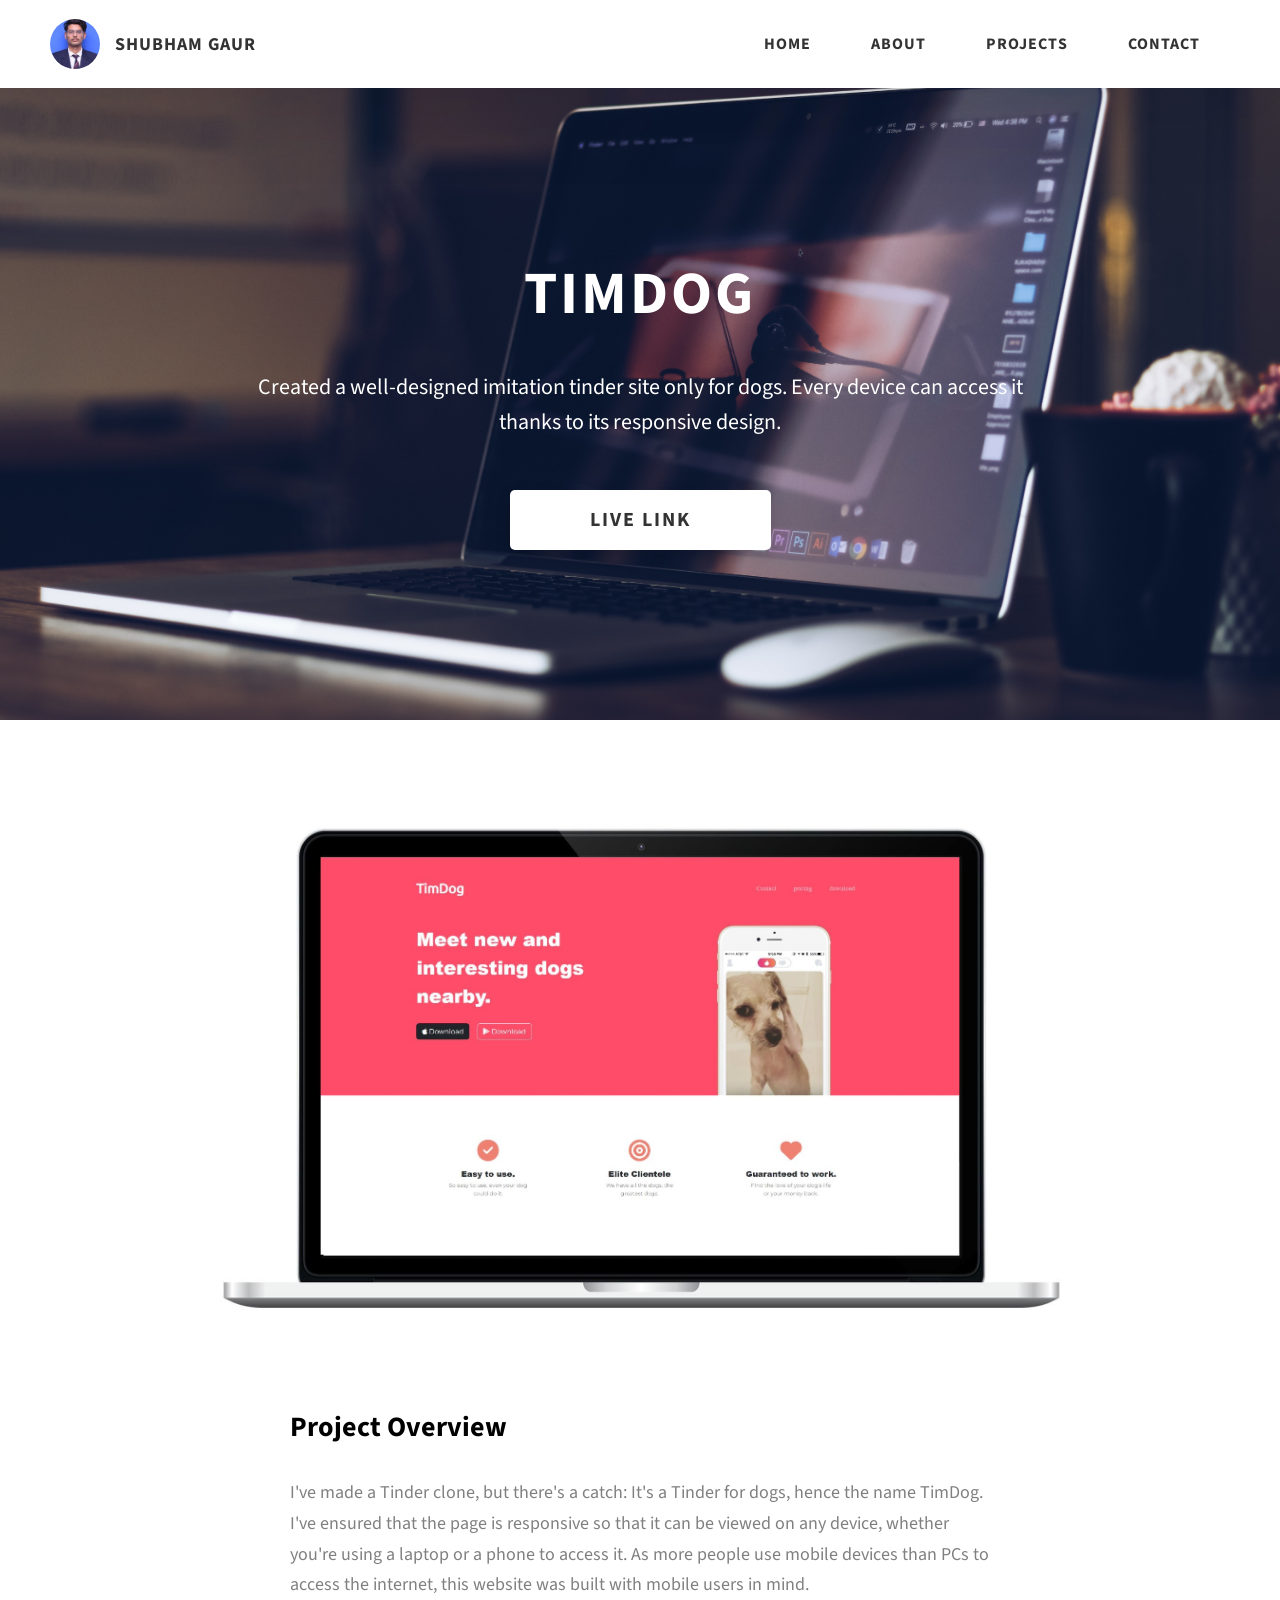
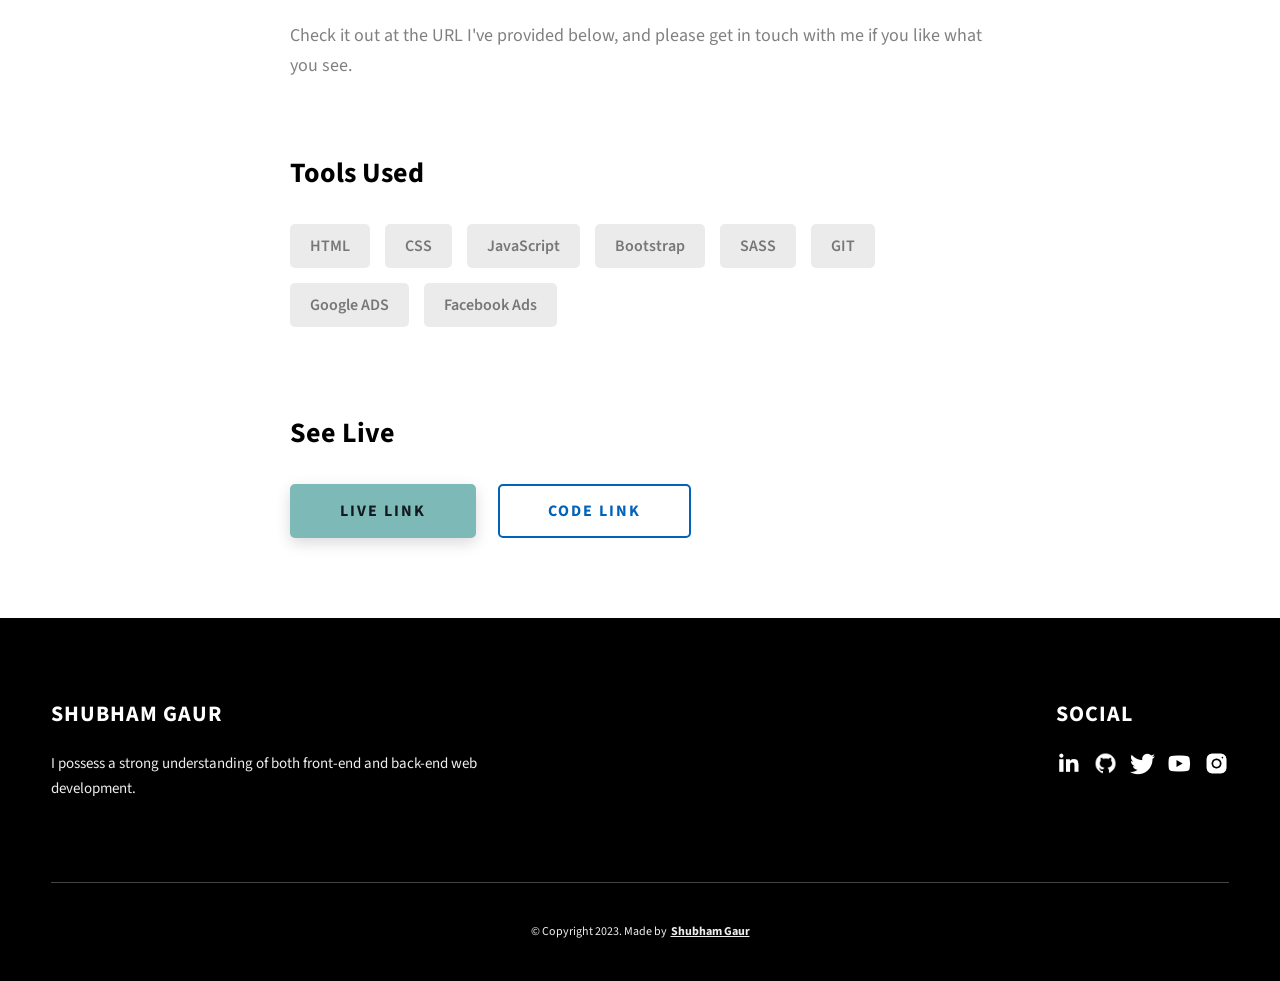
==== project-1.html @ 887a87d9 "Added Initial File" ====
<!DOCTYPE html>
<html lang="en">
  <head>
    <meta charset="UTF-8" />
    <meta name="viewport" content="width=device-width, initial-scale=1.0" />
    <meta http-equiv="X-UA-Compatible" content="ie=edge" />
    <title>TimDog</title>
    <meta name="description" content="Case study page of Project" />

    <link rel="stylesheet" href="css/style.css" />

    <link rel="preconnect" href="https://fonts.googleapis.com" />
    <link rel="preconnect" href="https://fonts.gstatic.com" crossorigin />
    <link
      href="https://fonts.googleapis.com/css2?family=Source+Sans+Pro:wght@400;600;700;900&display=swap"
      rel="stylesheet"
    />
    <link rel="icon" href="assets/png/favicon.ico">
  </head>
  <body>
    <header class="header">
      <div class="header__content">
        <div class="header__logo-container">
          <div class="header__logo-img-cont">
            <img
              src="./assets/png/mines.jpg"
              alt="Ram Maheshwari Logo Image"
              class="header__logo-img"
            />
          </div>
          <span class="header__logo-sub">Shubham Gaur</span>
        </div>
        <div class="header__main">
          <ul class="header__links">
            <li class="header__link-wrapper">
              <a href="./index.html" class="header__link"> Home </a>
            </li>
            <li class="header__link-wrapper">
              <a href="./index.html#about" class="header__link">About </a>
            </li>
            <li class="header__link-wrapper">
              <a href="./index.html#projects" class="header__link">
                Projects
              </a>
            </li>
            <li class="header__link-wrapper">
              <a href="./index.html#contact" class="header__link"> Contact </a>
            </li>
          </ul>
          <div class="header__main-ham-menu-cont">
            <img
              src="./assets/svg/ham-menu.svg"
              alt="hamburger menu"
              class="header__main-ham-menu"
            />
            <img
              src="./assets/svg/ham-menu-close.svg"
              alt="hamburger menu close"
              class="header__main-ham-menu-close d-none"
            />
          </div>
        </div>
      </div>
      <div class="header__sm-menu">
        <div class="header__sm-menu-content">
          <ul class="header__sm-menu-links">
            <li class="header__sm-menu-link">
              <a href="./index.html"> Home </a>
            </li>

            <li class="header__sm-menu-link">
              <a href="./index.html#about"> About </a>
            </li>

            <li class="header__sm-menu-link">
              <a href="./index.html#projects"> Projects </a>
            </li>

            <li class="header__sm-menu-link">
              <a href="./index.html#contact"> Contact </a>
            </li>
          </ul>
        </div>
      </div>
    </header>
    <section class="project-cs-hero">
      <div class="project-cs-hero__content">
        <h1 class="heading-primary">TimDog</h1>
        <div class="project-cs-hero__info">
          <p class="text-primary">
            Created a well-designed imitation tinder site only for dogs. Every device can access it thanks to its responsive design.
          </p>
        </div>
        <div class="project-cs-hero__cta">
          <a href="https://shubhamgaur-277.github.io/TinDog-website/" class="btn btn--bg" target="_blank">Live Link</a>
        </div>
      </div>
    </section>
    <section class="project-details">
      <div class="main-container">
        <div class="project-details__content">
          <div class="project-details__showcase-img-cont">
            <img
              src="./assets/jpeg/prj-1.jpg"
              alt="Project Image"
              class="project-details__showcase-img"
            />
          </div>
          <div class="project-details__content-main">
            <div class="project-details__desc">
              <h3 class="project-details__content-title">Project Overview</h3>
              <p class="project-details__desc-para">
                I've made a Tinder clone, but there's a catch: It's a Tinder for dogs, hence the name TimDog. I've ensured that the page is responsive so that it can be viewed on any device, whether you're using a laptop or a phone to access it. As more people use mobile devices than PCs to access the internet, this website was built with mobile users in mind.
              </p>
              <p class="project-details__desc-para">
                Check it out at the URL I've provided below, and please get in touch with me if you like what you see.
              </p>
            </div>
            <div class="project-details__tools-used">
              <h3 class="project-details__content-title">Tools Used</h3>
              <div class="skills">
                <div class="skills__skill">HTML</div>
                <div class="skills__skill">CSS</div>
                <div class="skills__skill">JavaScript</div>
                <div class="skills__skill">Bootstrap</div>
                <div class="skills__skill">SASS</div>
                <div class="skills__skill">GIT</div>
                <div class="skills__skill">Google ADS</div>
                <div class="skills__skill">Facebook Ads</div>
              </div>
            </div>
            <div class="project-details__links">
              <h3 class="project-details__content-title">See Live</h3>
              <a
                href="https://shubhamgaur-277.github.io/TinDog-website/"
                class="btn btn--med btn--theme project-details__links-btn"
                target="_blank"
                >Live Link</a
              >
              <a
                href="https://github.com/ShubhamGaur-277/TinDog-website"
                class="btn btn--med btn--theme-inv project-details__links-btn"
                target="_blank"
                >Code Link</a
              >
            </div>
          </div>
        </div>
      </div>
    </section>
    <footer class="main-footer">
      <div class="main-container">
        <div class="main-footer__upper">
          <div class="main-footer__row main-footer__row-1">
            <h2 class="heading heading-sm main-footer__heading-sm">
              <span>Social</span>
            </h2>
            <div class="main-footer__social-cont">
              <a target="_blank" rel="noreferrer" href="https://www.linkedin.com/in/about-shubhamgaur/">
                <img
                  class="main-footer__icon"
                  src="./assets/png/linkedin-ico.png"
                  alt="icon"
                />
              </a>
              <a target="_blank" rel="noreferrer" href="https://github.com/ShubhamGaur-277">
                <img
                  class="main-footer__icon"
                  src="./assets/png/github-ico.png"
                  alt="icon"
                />
              </a>
              <a target="_blank" rel="noreferrer" href="#">
                <img
                  class="main-footer__icon"
                  src="./assets/png/twitter-ico.png"
                  alt="icon"
                />
              </a>
              <a target="_blank" rel="noreferrer" href="#">
                <img
                  class="main-footer__icon"
                  src="./assets/png/yt-ico.png"
                  alt="icon"
                />
              </a>
              <a target="_blank" rel="noreferrer" href="#">
                <img
                  class="main-footer__icon main-footer__icon--mr-none"
                  src="./assets/png/insta-ico.png"
                  alt="icon"
                />
              </a>
            </div>
          </div>
          <div class="main-footer__row main-footer__row-2">
            <h4 class="heading heading-sm text-lt">Shubham gaur</h4>
            <p class="main-footer__short-desc">
              I possess a strong understanding of both front-end and back-end web development.
            </p>
          </div>
        </div>

        <div class="main-footer__lower">
          &copy; Copyright 2023. Made by
          <a rel="noreferrer" target="_blank" href=""
            >Shubham Gaur</a
          >
        </div>
      </div>
    </footer>
    <script src="./index.js"></script>
  </body>
</html>
---- css/style.css ----
/*
0 - 600px:      Phone
600 - 900px:    Tablet portrait
900 - 1200px:   Tablet landscape
[1200 - 1800] is where our normal styles apply
1800px + :      Big desktop
$breakpoint arguement choices:
- phone
- tab-port
- tab-land
- big-desktop

Inside media queries 1em is always 16px i.e 1em = 16px at every screen size only inside media queries
*/
*,
*::after,
*::before {
  margin: 0;
  padding: 0;
  box-sizing: inherit;
  font-family: inherit; }

html {
  font-size: 62.5%;
  scroll-behavior: smooth; }
  @media only screen and (max-width: 75em) {
    html {
      font-size: 59%; } }
  @media only screen and (max-width: 56.25em) {
    html {
      font-size: 56%; } }
  @media only screen and (min-width: 112.5em) {
    html {
      font-size: 65%; } }

body {
  box-sizing: border-box;
  position: relative;
  line-height: 1.5;
  font-family: sans-serif;
  overflow-x: hidden;
  overflow-y: scroll;
  font-family: 'Source Sans Pro', sans-serif; }

a {
  text-decoration: none;
  color: inherit; }

li {
  list-style: none; }

input:focus,
button:focus,
a:focus,
textarea:focus {
  outline: none; }

button {
  border: none;
  cursor: pointer; }

textarea {
  resize: none; }

.heading-primary {
  font-size: 6rem;
  text-transform: uppercase;
  letter-spacing: 3px;
  text-align: center; }
  @media only screen and (max-width: 37.5em) {
    .heading-primary {
      font-size: 4.5rem; } }

.heading-sec__mb-bg {
  margin-bottom: 11rem; }
  @media only screen and (max-width: 56.25em) {
    .heading-sec__mb-bg {
      margin-bottom: 8rem; } }

.heading-sec__mb-med {
  margin-bottom: 9rem; }
  @media only screen and (max-width: 56.25em) {
    .heading-sec__mb-med {
      margin-bottom: 8rem; } }

.heading-sec__main {
  display: block;
  font-size: 4rem;
  text-transform: uppercase;
  letter-spacing: 1px;
  letter-spacing: 3px;
  text-align: center;
  margin-bottom: 3.5rem;
  position: relative; }
  .heading-sec__main--lt {
    color: #000; }
    .heading-sec__main--lt::after {
      content: '';
      background: #fff !important; }
  .heading-sec__main::after {
    content: '';
    position: absolute;
    top: calc(100% + 1.5rem);
    height: 5px;
    width: 3rem;
    background: #0062b9;
    left: 50%;
    transform: translateX(-50%);
    border-radius: 5px; }
    @media only screen and (max-width: 37.5em) {
      .heading-sec__main::after {
        top: calc(100% + 1.2rem); } }

.heading-sec__sub {
  display: block;
  text-align: center;
  color: #777;
  font-size: 2rem;
  font-weight: 500;
  max-width: 80rem;
  margin: auto;
  line-height: 1.6; }
  @media only screen and (max-width: 37.5em) {
    .heading-sec__sub {
      font-size: 1.8rem; } }
  .heading-sec__sub--lt {
    font-size: 1.7rem; 
    color: #000; }

.heading-sm {
  font-size: 2.2rem;
  text-transform: uppercase;
  letter-spacing: 1px; }

.main-container {
  max-width: 120rem;
  margin: auto;
  width: 92%; }

.btn {
  background: #fff;
  color: #333;
  text-transform: uppercase;
  letter-spacing: 2px;
  display: inline-block;
  font-weight: 700;
  border-radius: 5px;
  box-shadow: 0 5px 15px 0 rgba(0, 0, 0, 0.15);
  transition: transform .3s; }
  .btn:hover {
    transform: translateY(-3px); }
  .btn--bg {
    padding: 1.5rem 8rem;
    font-size: 2rem; }
  .btn--med {
    padding: 1.5rem 5rem;
    font-size: 1.6rem; }
  .btn--theme {
    background: #7DB9B6;
    color: #121921; }
  .btn--theme-inv {
    color: #0062b9;
    background: #fff;
    border: 2px solid #0062b9;
    box-shadow: none;
    padding: calc(1.5rem - 2px) calc(5rem - 2px); }

.sec-pad {
  padding: 12rem 0; }
  @media only screen and (max-width: 56.25em) {
    .sec-pad {
      padding: 8rem 0; } }

.text-primary {
  color: #fff;
  font-size: 2.2rem;
  text-align: center;
  width: 100%;
  line-height: 1.6; }
  @media only screen and (max-width: 37.5em) {
    .text-primary {
      font-size: 2rem; } }

.d-none {
  display: none; }

.home-hero {
  color: #fff;
  background: linear-gradient(to right, rgba(255, 255, 255, 0), rgba(255, 255, 255, 0)), url(../../assets/jpeg/top-img.jpeg);
  background-position: center;
  height: 100vh;
  min-height: 80rem;
  max-height: 120rem;
  position: relative; }
  @media only screen and (max-width: 37.5em) {
    .home-hero {
      height: unset;
      min-height: unset; } }
  .home-hero__socials {
    position: absolute;
    top: 37%;
    border: 2px solid transparent;
    border-left: 2px solid transparent;
    transform: translateY(-50%); }
    @media only screen and (max-width: 56.25em) {
      .home-hero__socials {
        display: none; } }
  .home-hero__mouse-scroll-cont {
    position: absolute;
    bottom: 3%;
    left: 50%;
    transform: translateX(-50%); }
    @media only screen and (max-width: 37.5em) {
      .home-hero__mouse-scroll-cont {
        display: none; } }
  .home-hero__social {
    width: 5rem; }
  .home-hero__social-icon-link {
    width: 100%;
    display: block;
    padding: 1.2rem;
    border-bottom: 2px solid transparent;
    transition: background .3s; }
    .home-hero__social-icon-link:hover {
      background: rgba(255, 255, 255, 0.1); }
    .home-hero__social-icon-link--bd-none {
      border-bottom: 0; }
  .home-hero__social-icon {
    width: 100%; }
  .home-hero__content {
    position: absolute;
    top: 50%;
    left: 50%;
    transform: translate(-50%, -50%);
    max-width: 90rem;
    width: 92%; }
    @media only screen and (max-width: 37.5em) {
      .home-hero__content {
        padding: 19rem 0 13rem 0;
        margin: auto;
        position: static;
        transform: translate(0, 0); } }
  .home-hero__info {
    margin: 3rem auto 0 auto;
    max-width: 80rem; }
  .home-hero__cta {
    margin-top: 20rem;
    text-align: center; }

.about {
  background: #fafafa; }
  .about__content {
    display: grid;
    grid-template-columns: 1fr 1fr;
    grid-gap: 10rem; }
    @media only screen and (max-width: 56.25em) {
      .about__content {
        grid-template-columns: 1fr;
        grid-gap: 8rem; } }
    .about__content-title {
      font-weight: 700;
      font-size: 2.8rem;
      margin-bottom: 3rem; }
      @media only screen and (max-width: 37.5em) {
        .about__content-title {
          font-size: 2.4rem; } }
    .about__content-details-para {
      font-size: 1.8rem;
      color: grey;
      max-width: 60rem;
      line-height: 1.7;
      margin-bottom: 1rem; }
      .about__content-details-para--hl {
        font-weight: 700;
        margin: 0 3px; }
      .about__content-details-para:last-child {
        margin-bottom: 4rem; }

.projects__row {
  display: grid;
  grid-template-columns: 1.5fr 1fr;
  grid-gap: 5rem;
  margin-bottom: 11rem; }
  @media only screen and (max-width: 56.25em) {
    .projects__row {
      grid-template-columns: 1fr;
      grid-gap: 2rem;
      margin-bottom: 8rem; } }
  @media only screen and (max-width: 56.25em) {
    .projects__row {
      text-align: center; } }
  .projects__row:last-child {
    margin-bottom: 0; }
  .projects__row-img-cont {
    overflow: hidden; }
  .projects__row-img {
    width: 100%;
    display: block;
    object-fit: cover; }
  .projects__row-content {
    padding: 2rem 0;
    display: flex;
    justify-content: center;
    flex-direction: column;
    align-items: flex-start; }
    @media only screen and (max-width: 56.25em) {
      .projects__row-content {
        align-items: center; } }
    .projects__row-content-title {
      font-weight: 700;
      font-size: 2.8rem;
      margin-bottom: 2rem; }
      @media only screen and (max-width: 37.5em) {
        .projects__row-content-title {
          font-size: 2.4rem; } }
    .projects__row-content-desc {
      font-size: 1.8rem;
      color: grey;
      max-width: 60rem;
      line-height: 1.7;
      margin-bottom: 3rem; }
      @media only screen and (max-width: 37.5em) {
        .projects__row-content-desc {
          font-size: 1.7rem; } }

.contact {
  background: linear-gradient(to right, rgba(255, 255, 255, 0), rgba(255, 255, 255, 0)), url(../../assets/jpeg/contact-img.jpg);
  
  background-size: cover;
  background-position: center; }
  .contact__form-container {
    box-shadow: 0 0 10px rgba(0, 0, 0, 0.1);
  
    backdrop-filter: blur(4px);
    background: transparent;
    padding: 4rem;
    margin-top: 6rem;
    max-width: 80rem;
    text-align: right;
    width: 95%;
    border-radius: 5px;
    margin: 5rem auto 0 auto;
    
  }
    @media only screen and (max-width: 37.5em) {
      .contact__form-container {
        padding: 3rem; } }
  .contact__form-field {
    margin-bottom: 4rem; }
    @media only screen and (max-width: 37.5em) {
      .contact__form-field {
        margin-bottom: 3rem; } }
  .contact__form-label {
    color: #3E54AC;
    font-size: 1.8rem;
    letter-spacing: 1px;
    font-weight: 700;
    margin-bottom: 1rem;
    display: block;
    text-align: left; }
  .contact__form-input {
    color: #fff;
    padding: 2rem;
    width: 100%;
    border: 1px solid #ebebeb;
    font-size: 1.6rem;
    letter-spacing: 0px;
    background: transparent;
    border-radius: 5px;
    font-weight: 600;
    /* Code for Modern Browsers */
    /* Code for WebKit, Blink, Edge */
    /* Code for Internet Explorer 10-11 */
    /* Code for Microsoft Edge */
    /* Code for Mozilla Firefox 4 to 18 */
    /* Code for Mozilla Firefox 19+ */ }
    .contact__form-input::placeholder {
      color: #999;
      font-weight: 600;
      font-size: 1.6rem; }
    .contact__form-input::-webkit-input-placeholder {
      color: #999;
      font-weight: 600;
      font-size: 1.6rem; }
    .contact__form-input:-ms-input-placeholder {
      color: #999;
      font-weight: 600;
      font-size: 1.6rem; }
    .contact__form-input::-ms-input-placeholder {
      color: #999;
      font-weight: 600;
      font-size: 1.6rem; }
    .contact__form-input:-moz-placeholder {
      opacity: 1;
      color: #999;
      font-weight: 600;
      font-size: 1.6rem; }
    .contact__form-input::-moz-placeholder {
      opacity: 1;
      color: #999;
      font-weight: 600;
      font-size: 1.6rem; }
  .contact__btn {
    width: 30%;
    padding: 2rem 4rem;
    font-size: 1.6rem; }
    @media only screen and (max-width: 37.5em) {
      .contact__btn {
        width: 100%; } }

.project-cs-hero {
  color: #fff;
  background: linear-gradient(to right, rgba(255, 255, 255, 0), rgba(255, 255, 255, 0)), url(../../assets/jpeg/bg1-img.jpg);
  background-size: cover;
  background-position: center;
  position: relative; }
  @media only screen and (max-width: 37.5em) {
    .project-cs-hero {
      height: unset;
      min-height: unset; } }
  .project-cs-hero__content {
    padding: 25rem 0 17rem 0;
    max-width: 90rem;
    width: 92%;
    margin: auto; }
    @media only screen and (max-width: 37.5em) {
      .project-cs-hero__content {
        padding: 19rem 0 13rem 0;
        margin: auto;
        position: static;
        transform: translate(0, 0); } }
  .project-cs-hero__info {
    margin: 3rem auto 0 auto;
    max-width: 80rem; }
  .project-cs-hero__cta {
    margin-top: 5rem;
    text-align: center; }

.project-details__content {
  padding: 8rem 0;
  max-width: 90rem;
  margin: auto; }
  .project-details__content-title {
    font-weight: 700;
    font-size: 2.8rem;
    margin-bottom: 3rem; }
    @media only screen and (max-width: 37.5em) {
      .project-details__content-title {
        font-size: 2.4rem; } }

.project-details__showcase-img-cont {
  width: 100%;
  margin-bottom: 6rem; }

.project-details__showcase-img {
  width: 100%; }

.project-details__content-main {
  width: 100%;
  max-width: 70rem;
  margin: auto; }

.project-details__desc {
  margin: 0 0 7rem 0; }
  .project-details__desc-para {
    font-size: 1.8rem;
    line-height: 1.7;
    color: grey;
    margin-bottom: 2rem; }

.project-details__tools-used {
  margin: 0 0 7rem 0; }
  .project-details__tools-used-list {
    display: flex;
    flex-wrap: wrap; }
  .project-details__tools-used-item {
    padding: 1rem 2rem;
    margin-bottom: 1.5rem;
    margin-right: 1.5rem;
    font-size: 1.6rem;
    background: rgba(153, 153, 153, 0.2);
    border-radius: 5px;
    font-weight: 600;
    color: #777; }

.project-details__links {
  margin: 0 0; }
  .project-details__links-btn {
    margin-right: 2rem; }
    @media only screen and (max-width: 37.5em) {
      .project-details__links-btn {
        margin-right: 0;
        width: 70%;
        margin-bottom: 2rem;
        text-align: center; } }
    .project-details__links-btn:last-child {
      margin: 0; }
      @media only screen and (max-width: 37.5em) {
        .project-details__links-btn:last-child {
          margin: 0; } }

.header {
  position: fixed;
  width: 100%;
  z-index: 1000;
  background: #000;
  background: #fff;
  box-shadow: 0 10px 100px rgba(0, 0, 0, 0.1); }
  .header__content {
    display: flex;
    align-items: center;
    justify-content: space-between;
    padding: 1rem 5rem; }
    @media only screen and (max-width: 56.25em) {
      .header__content {
        padding: 0 2rem; } }
  .header__logo-container {
    display: flex;
    align-items: center;
    cursor: pointer;
    color: #333;
    transition: color .3s; }
    .header__logo-container:hover {
      color: #0062b9; }
  .header__logo-img-cont {
    width: 5rem;
    height: 5rem;
    border-radius: 50px;
    overflow: hidden;
    margin-right: 1.5rem;
    background: #0062b9; }
    @media only screen and (max-width: 56.25em) {
      .header__logo-img-cont {
        width: 4.5rem;
        height: 4.5rem;
        margin-right: 1.2rem; } }
  .header__logo-img {
    width: 100%;
    height: 100%;
    object-fit: cover;
    object-position: center;
    display: block; }
  .header__logo-sub {
    font-size: 1.8rem;
    text-transform: uppercase;
    font-weight: 700;
    letter-spacing: 1px; }
  .header__links {
    display: flex; }
    @media only screen and (max-width: 37.5em) {
      .header__links {
        display: none; } }
  .header__link {
    padding: 2.2rem 3rem;
    display: inline-block;
    font-size: 1.6rem;
    color: #333;
    text-transform: uppercase;
    letter-spacing: 1px;
    font-weight: 700;
    transition: color .3s; }
    .header__link:hover {
      color: #0062b9; }
    @media only screen and (max-width: 56.25em) {
      .header__link {
        padding: 3rem 1.8rem;
        font-size: 1.5rem; } }
  .header__main-ham-menu-cont {
    display: none;
    width: 3rem;
    padding: 2.2rem 0; }
    @media only screen and (max-width: 37.5em) {
      .header__main-ham-menu-cont {
        display: block; } }
  .header__main-ham-menu {
    width: 100%; }
  .header__main-ham-menu-close {
    width: 100%; }
  .header__sm-menu {
    background: #fff;
    position: absolute;
    width: 100%;
    top: 100%;
    visibility: hidden;
    opacity: 0;
    transition: all .3s;
    box-shadow: 0px 5px 5px 0px rgba(0, 0, 0, 0.1);
    -webkit-box-shadow: 0px 5px 5px 0px rgba(0, 0, 0, 0.1);
    -moz-box-shadow: 0px 5px 5px 0px rgba(0, 0, 0, 0.1); }
    .header__sm-menu--active {
      visibility: hidden;
      opacity: 0; }
      @media only screen and (max-width: 37.5em) {
        .header__sm-menu--active {
          visibility: visible;
          opacity: 1; } }
  .header__sm-menu-link a {
    display: block;
    text-decoration: none;
    padding: 2.5rem 3rem;
    font-size: 1.6rem;
    color: #333;
    text-align: right;
    border-bottom: 1px solid #eee;
    font-weight: 700;
    text-transform: uppercase;
    letter-spacing: 2px;
    transition: color .3s; }
    .header__sm-menu-link a:hover {
      color: #0062b9; }
  .header__sm-menu-link:first-child a {
    border-top: 1px solid #eee; }
  .header__sm-menu-link-last {
    border-bottom: 0; }

.main-footer {
  background: #000;
  color: #fff; }
  .main-footer__upper {
    display: flex;
    justify-content: space-between;
    padding: 8rem 0; }
    @media only screen and (max-width: 56.25em) {
      .main-footer__upper {
        padding: 6rem 0; } }
    @media only screen and (max-width: 37.5em) {
      .main-footer__upper {
        display: block; } }
  .main-footer__row-1 {
    order: 2; }
    @media only screen and (max-width: 56.25em) {
      .main-footer__row-1 {
        margin-bottom: 5rem; } }
  .main-footer__row-2 {
    width: 40%;
    order: 1;
    max-width: 50rem; }
    @media only screen and (max-width: 56.25em) {
      .main-footer__row-2 {
        width: 100%; } }
  .main-footer__short-desc {
    margin-top: 2rem;
    color: #eee;
    font-size: 1.5rem;
    line-height: 1.7; }
  .main-footer__social-cont {
    margin-top: 2rem; }
  .main-footer__icon {
    margin-right: 1rem;
    width: 2.5rem; }
    .main-footer__icon--mr-none {
      margin-right: 0; }
  .main-footer__lower {
    padding: 4rem 0;
    border-top: 1px solid #444;
    color: #eee;
    font-size: 1.2rem;
    text-align: left;
    text-align: center; }
    .main-footer__lower a {
      text-decoration: underline;
      font-weight: bold;
      margin-left: 2px; }
    @media only screen and (max-width: 56.25em) {
      .main-footer__lower {
        padding: 3.5rem 0; } }

.skills {
  display: flex;
  flex-wrap: wrap; }
  .skills__skill {
    padding: 1rem 2rem;
    margin-bottom: 1.5rem;
    margin-right: 1.5rem;
    font-size: 1.6rem;
    background: rgba(153, 153, 153, 0.2);
    border-radius: 5px;
    font-weight: 600;
    color: #777; }

.mouse {
  width: 25px;
  height: 40px;
  border: 2px solid #eee;
  border-radius: 60px;
  position: relative;
  overflow: hidden; }
  .mouse::before {
    content: '';
    width: 5px;
    height: 5px;
    position: absolute;
    top: 7px;
    left: 50%;
    transform: translateX(-50%);
    background-color: #eee;
    border-radius: 50%;
    opacity: 1;
    animation: wheel 1.3s infinite;
    -webkit-animation: wheel 1.3s infinite; }

@keyframes wheel {
  to {
    opacity: 0;
    top: 27px; } }

@-webkit-keyframes wheel {
  to {
    opacity: 0;
    top: 27px; } }
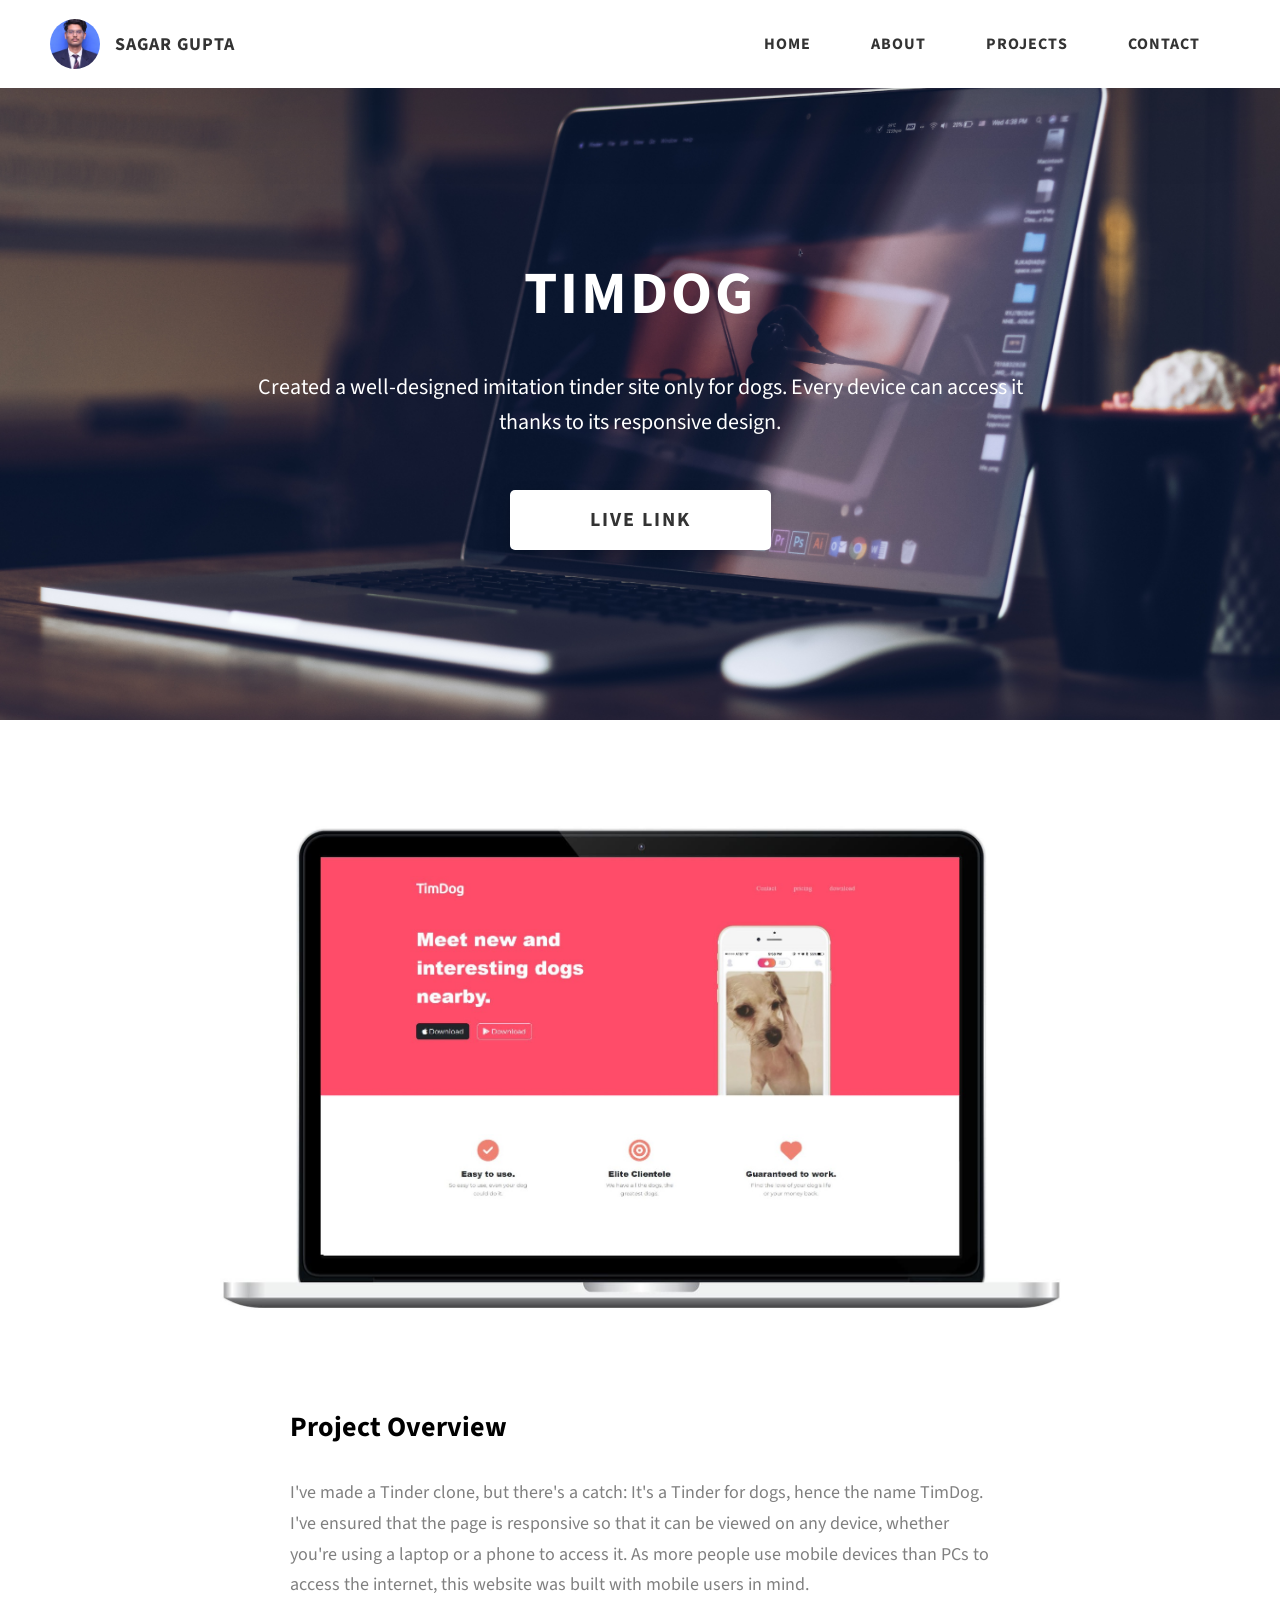
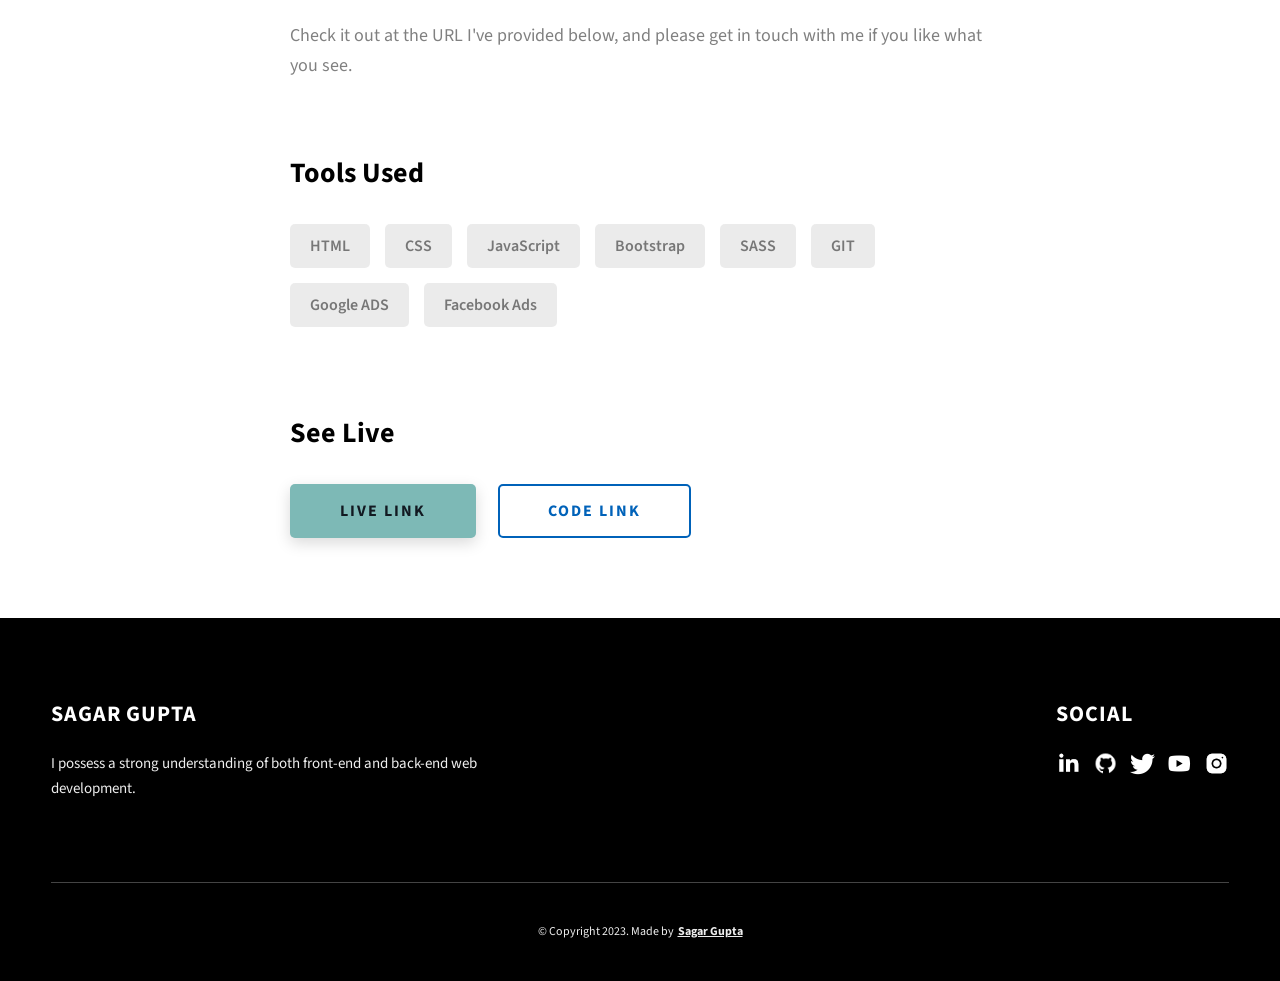
==== commit 8a62e35c: "Added Initial File" ====
--- a/project-1.html
+++ b/project-1.html
@@ -28,7 +28,7 @@
               class="header__logo-img"
             />
           </div>
-          <span class="header__logo-sub">Shubham Gaur</span>
+          <span class="header__logo-sub">Sagar Gupta</span>
         </div>
         <div class="header__main">
           <ul class="header__links">
@@ -194,7 +194,7 @@
             </div>
           </div>
           <div class="main-footer__row main-footer__row-2">
-            <h4 class="heading heading-sm text-lt">Shubham gaur</h4>
+            <h4 class="heading heading-sm text-lt">Sagar Gupta</h4>
             <p class="main-footer__short-desc">
               I possess a strong understanding of both front-end and back-end web development.
             </p>
@@ -204,7 +204,7 @@
         <div class="main-footer__lower">
           &copy; Copyright 2023. Made by
           <a rel="noreferrer" target="_blank" href=""
-            >Shubham Gaur</a
+            >Sagar Gupta</a
           >
         </div>
       </div>
